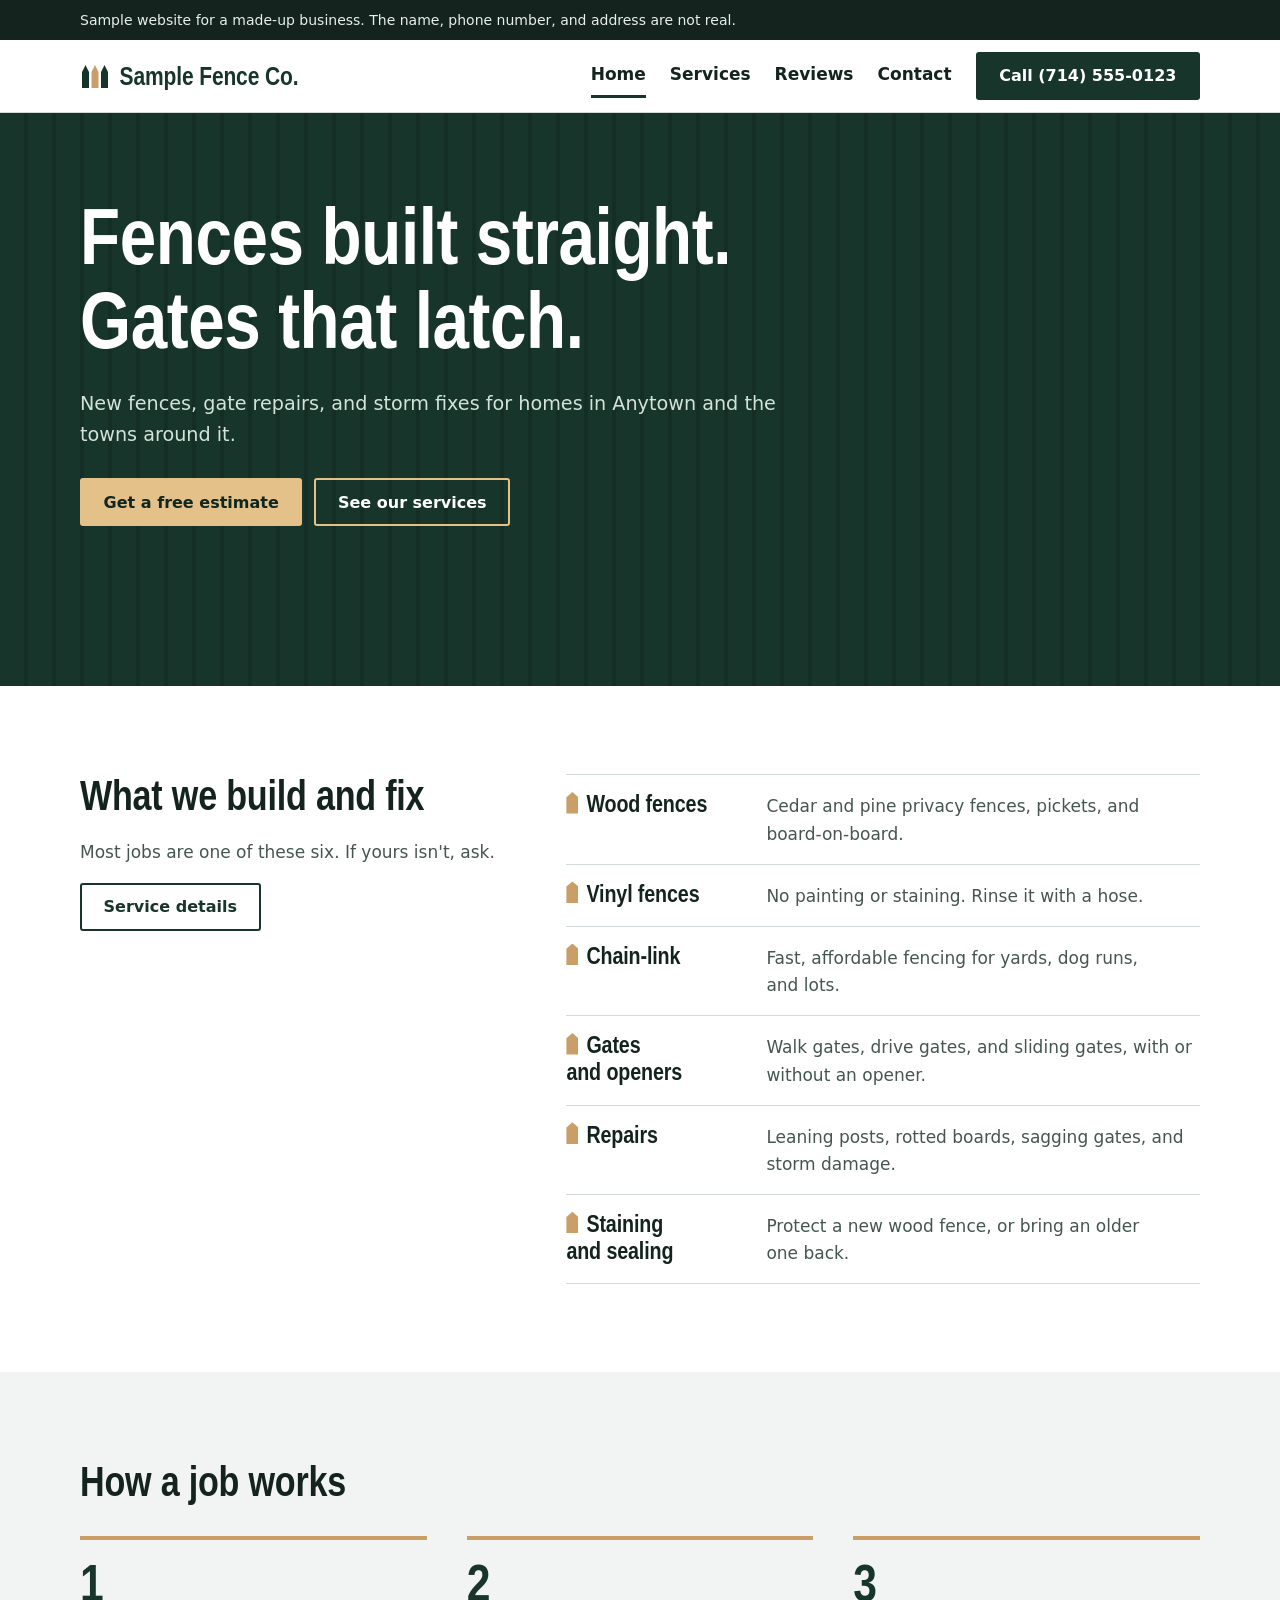
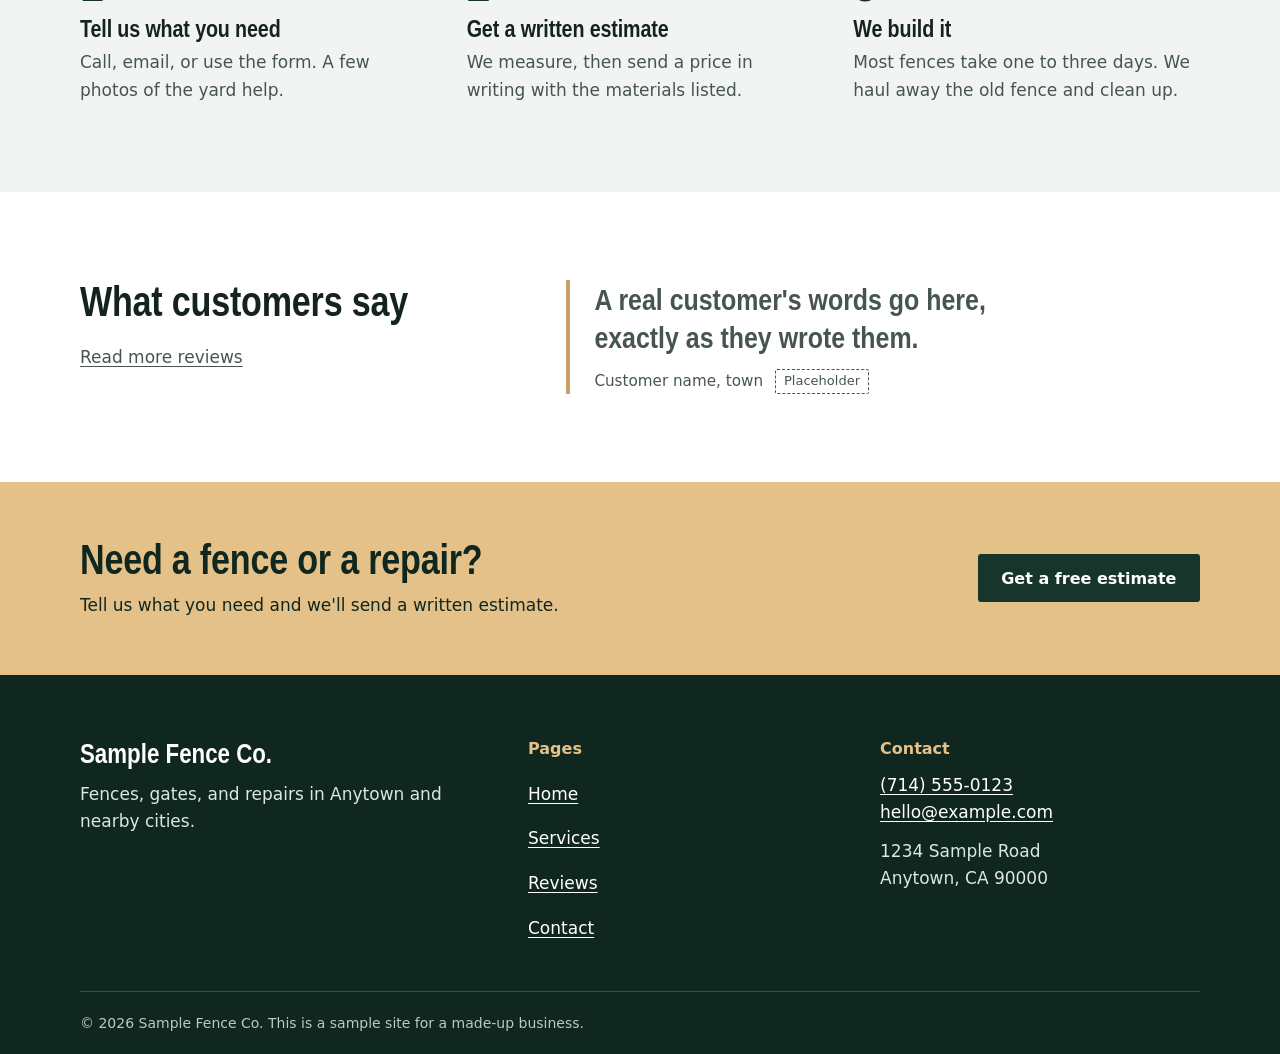
==== index.html @ 28b3c512 "Add files via upload" ====
<!doctype html>
<html lang="en">
<head>
  <meta charset="utf-8">
  <meta name="viewport" content="width=device-width, initial-scale=1">
  <title>Sample Fence Co. | Fences, gates, and repairs in Anytown</title>
  <meta name="description" content="Sample Fence Co. builds and repairs wood, vinyl, and chain-link fences and gates in Anytown. Ask for a free written estimate.">
  <!-- DEMO ONLY: delete the next line before using this site for a real business. -->
  <meta name="robots" content="noindex">
  <meta name="theme-color" content="#17352b">
  <link rel="icon" href="images/favicon.svg" type="image/svg+xml">
  <link rel="stylesheet" href="styles.css">
  <!-- Search engines read this block. Update it with the real business details (see README.md). -->
  <script type="application/ld+json">
  {
    "@context": "https://schema.org",
    "@type": "LocalBusiness",
    "name": "Sample Fence Co.",
    "telephone": "+17145550123",
    "email": "hello@example.com",
    "address": {
      "@type": "PostalAddress",
      "streetAddress": "1234 Sample Road",
      "addressLocality": "Anytown",
      "addressRegion": "CA",
      "postalCode": "90000",
      "addressCountry": "US"
    },
    "openingHours": ["Mo-Fr 07:00-17:00", "Sa 08:00-14:00"]
  }
  </script>
</head>
<body>
<a class="skip" href="#main">Skip to content</a>

<!-- DEMO ONLY: delete this banner before using this site for a real business. -->
<div class="demo-banner">
  <div class="wrap">
    <p>Sample website for a made-up business. The name, phone number, and address are not real.</p>
  </div>
</div>

<header class="site-header">
  <div class="wrap">
    <a class="brand" href="index.html">
      <svg viewBox="0 0 30 30" aria-hidden="true"><path class="m2" d="M2 11 5.5 4 9 11V27H2ZM21 11l3.5-7L28 11v16h-7Z"/><path class="m1" d="M11.5 11 15 4l3.5 7V27h-7Z"/></svg>
      Sample Fence Co.
    </a>
    <nav class="nav" aria-label="Main">
      <a href="index.html" aria-current="page">Home</a>
      <a href="services.html">Services</a>
      <a href="reviews.html">Reviews</a>
      <a href="contact.html">Contact</a>
    </nav>
    <a class="btn btn-primary header-call" href="tel:+17145550123"><span class="call-short">Call</span><span class="call-long">Call (714) 555-0123</span></a>
  </div>
</header>

<main id="main">
  <section class="hero on-dark">
    <div class="wrap">
      <h1><span>Fences built straight.</span> <span>Gates that latch.</span></h1>
      <p>New fences, gate repairs, and storm fixes for homes in Anytown and the towns around it.</p>
      <div class="actions">
        <a class="btn btn-primary" href="contact.html">Get a free estimate</a>
        <a class="btn btn-secondary" href="services.html">See our services</a>
      </div>
    </div>
    <div class="pickets" aria-hidden="true"></div>
  </section>

  <section class="section" aria-labelledby="build-h">
    <div class="wrap split">
      <div class="split-lead">
        <h2 id="build-h">What we build and fix</h2>
        <p>Most jobs are one of these six. If yours isn't, ask.</p>
        <a class="btn btn-secondary" href="services.html">Service details</a>
      </div>
      <ul class="menu">
        <li>
          <h3 class="menu-name">Wood fences</h3>
          <p class="menu-desc">Cedar and pine privacy fences, pickets, and board-on-board.</p>
        </li>
        <li>
          <h3 class="menu-name">Vinyl fences</h3>
          <p class="menu-desc">No painting or staining. Rinse it with a hose.</p>
        </li>
        <li>
          <h3 class="menu-name">Chain-link</h3>
          <p class="menu-desc">Fast, affordable fencing for yards, dog runs, and lots.</p>
        </li>
        <li>
          <h3 class="menu-name">Gates and openers</h3>
          <p class="menu-desc">Walk gates, drive gates, and sliding gates, with or without an opener.</p>
        </li>
        <li>
          <h3 class="menu-name">Repairs</h3>
          <p class="menu-desc">Leaning posts, rotted boards, sagging gates, and storm damage.</p>
        </li>
        <li>
          <h3 class="menu-name">Staining and sealing</h3>
          <p class="menu-desc">Protect a new wood fence, or bring an older one back.</p>
        </li>
      </ul>
    </div>
  </section>

  <section class="section section--wash" aria-labelledby="how-h">
    <div class="wrap">
      <h2 id="how-h">How a job works</h2>
      <ol class="steps">
        <li>
          <h3>Tell us what you need</h3>
          <p>Call, email, or use the form. A few photos of the yard help.</p>
        </li>
        <li>
          <h3>Get a written estimate</h3>
          <p>We measure, then send a price in writing with the materials listed.</p>
        </li>
        <li>
          <h3>We build it</h3>
          <p>Most fences take one to three days. We haul away the old fence and clean up.</p>
        </li>
      </ol>
    </div>
  </section>

  <section class="section" aria-labelledby="say-h">
    <div class="wrap split">
      <div class="split-lead">
        <h2 id="say-h">What customers say</h2>
        <p><a href="reviews.html">Read more reviews</a></p>
      </div>
      <!-- EDIT: replace with a real customer review, posted with their permission. -->
      <figure class="quote is-placeholder">
        <blockquote>
          <p>A real customer's words go here, exactly as they wrote them.</p>
        </blockquote>
        <figcaption><span>Customer name, town</span> <span class="tag">Placeholder</span></figcaption>
      </figure>
    </div>
  </section>

  <section class="cta-band" aria-labelledby="cta-h">
    <div class="wrap">
      <div>
        <h2 id="cta-h">Need a fence or a repair?</h2>
        <p>Tell us what you need and we'll send a written estimate.</p>
      </div>
      <a class="btn btn-primary" href="contact.html">Get a free estimate</a>
    </div>
  </section>
</main>

<footer class="site-footer on-dark">
  <div class="wrap">
    <div class="footer-grid">
      <div>
        <p class="footer-brand">Sample Fence Co.</p>
        <p>Fences, gates, and repairs in Anytown and nearby cities.</p>
      </div>
      <div>
        <p class="footer-h">Pages</p>
        <ul class="footer-links">
          <li><a href="index.html">Home</a></li>
          <li><a href="services.html">Services</a></li>
          <li><a href="reviews.html">Reviews</a></li>
          <li><a href="contact.html">Contact</a></li>
        </ul>
      </div>
      <div>
        <p class="footer-h">Contact</p>
        <p><a href="tel:+17145550123">(714) 555-0123</a><br><a href="mailto:hello@example.com">hello@example.com</a></p>
        <p>1234 Sample Road<br>Anytown, CA 90000</p>
      </div>
    </div>
    <div class="footer-base">
      <p>&copy; <span data-year>2026</span> Sample Fence Co.
      <!-- DEMO ONLY: delete the next sentence before using this site for a real business. -->
      This is a sample site for a made-up business.</p>
    </div>
  </div>
</footer>

<script src="site.js" defer></script>
</body>
</html>
---- styles.css ----
/* ==========================================================================
   Small-business site template: one stylesheet for all four pages.
   To change the look, edit the colors and fonts in the :root block below.
   Other palettes to try are at the bottom of this file.
   ========================================================================== */

:root {
  /* Colors */
  --brand-900: #0f271e;   /* footer, banner text on tan */
  --brand-800: #17352b;   /* header band, buttons */
  --brand-700: #21493a;   /* button hover */
  --accent-300: #e5c18a;  /* buttons on dark, call-to-action band */
  --accent-500: #c99f67;  /* rules, markers */
  --ink: #14231d;         /* main text */
  --ink-soft: #46564f;    /* secondary text */
  --paper: #ffffff;
  --wash: #f1f4f2;        /* light panels */
  --rule: #d3dbd6;        /* thin lines */
  --field-border: #6b7b74;

  /* Type: nothing is downloaded. Headings use a condensed sans that is already
     on the visitor's device, and body text uses the device's own system font. */
  --display: "Bahnschrift", "Avenir Next Condensed", "DIN Condensed", "Franklin Gothic Medium",
    sans-serif-condensed, "Arial Narrow", "Liberation Sans Narrow", sans-serif;
  --body: system-ui, "Segoe UI", -apple-system, "Helvetica Neue", Arial, sans-serif;

  --gutter: clamp(16px, 4vw, 32px);
  --measure: 62ch;
}

/* ---------- Base ---------- */
*, *::before, *::after { box-sizing: border-box; }
html { -webkit-text-size-adjust: 100%; }
@media (prefers-reduced-motion: no-preference) {
  html { scroll-behavior: smooth; }
}
body {
  margin: 0;
  font: 1.0625rem/1.6 var(--body);
  color: var(--ink);
  background: var(--paper);
}
img, svg { display: block; max-width: 100%; }
img { height: auto; }
a { color: inherit; text-underline-offset: 0.18em; }
p { margin: 0 0 1em; max-width: var(--measure); text-wrap: pretty; }
ul, ol { margin: 0; padding: 0; list-style: none; }

h1, h2, h3, .brand, .menu-name, .row-name, .steps li::before {
  font-family: var(--display);
  font-weight: 700;
  font-variation-settings: "wdth" 80;
  letter-spacing: -0.005em;
}
h1, h2, h3 { margin: 0 0 0.5em; line-height: 1.05; text-wrap: balance; }
h1 { font-size: clamp(2.6rem, 7.2vw, 5rem); }
h2 { font-size: clamp(1.9rem, 4vw, 2.6rem); }
h3 { font-size: 1.5rem; }

:focus-visible { outline: 3px solid var(--brand-800); outline-offset: 3px; }
.on-dark :focus-visible { outline-color: var(--accent-300); }

.wrap { width: min(1120px, 100% - 2 * var(--gutter)); margin-inline: auto; }

.nowrap { white-space: nowrap; }
.visually-hidden {
  position: absolute;
  width: 1px; height: 1px;
  margin: -1px; padding: 0;
  overflow: hidden;
  clip-path: inset(50%);
  white-space: nowrap;
  border: 0;
}
.skip {
  position: absolute; left: -999px; top: 0; z-index: 100;
  background: var(--paper); color: var(--ink); padding: 0.75rem 1rem;
}
.skip:focus { left: 8px; top: 8px; }

/* ---------- Demo banner (delete on a real client site) ---------- */
.demo-banner { background: var(--ink); color: #e9efec; font-size: 0.875rem; padding: 0.55rem 0; }
.demo-banner p { margin: 0; max-width: none; }

/* ---------- Header ---------- */
.site-header { background: var(--paper); border-bottom: 1px solid var(--rule); }
.site-header .wrap {
  display: flex; flex-wrap: wrap; align-items: center;
  gap: 0.25rem 0.75rem; padding-block: 0.75rem;
}
.brand {
  display: flex; align-items: center; gap: 0.6rem; min-height: 44px;
  font-size: clamp(1.35rem, 5.6vw, 1.6rem); line-height: 1; color: var(--brand-800); text-decoration: none;
}
.brand svg { width: 30px; height: 30px; flex: none; }
.brand .m1 { fill: var(--accent-500); }
.brand .m2 { fill: var(--brand-800); }

.nav { display: flex; flex-wrap: wrap; column-gap: 1.25rem; order: 3; flex-basis: 100%; }
.nav a {
  display: inline-flex; align-items: center; min-height: 44px;
  font-weight: 600; text-decoration: none;
  border-bottom: 3px solid transparent;
}
.nav a:hover { border-bottom-color: var(--rule); }
.nav a[aria-current="page"] { border-bottom-color: var(--brand-800); }

.header-call { margin-left: auto; }
.btn.header-call { padding-inline: 1rem; }
.call-long { display: none; }
@media (min-width: 760px) {
  .site-header .wrap { column-gap: 1.5rem; }
  .nav { order: 0; flex-basis: auto; margin-left: auto; column-gap: 1.5rem; }
  .header-call { margin-left: 0; }
}
/* The full phone number only fits in the button on wider screens. */
@media (min-width: 1000px) {
  .btn.header-call { padding-inline: 1.35rem; }
  .call-long { display: inline; }
  .call-short { display: none; }
}

/* ---------- Buttons ---------- */
.btn {
  display: inline-flex; align-items: center; justify-content: center;
  min-height: 48px; padding: 0.6rem 1.35rem;
  font: 700 1rem/1.2 var(--body);
  text-align: center; text-decoration: none;
  border: 2px solid transparent; border-radius: 3px; cursor: pointer;
}
@media (prefers-reduced-motion: no-preference) {
  .btn { transition: background-color 0.15s; }
}
.btn-primary { background: var(--brand-800); color: #fff; }
.btn-primary:hover { background: var(--brand-700); }
.btn-secondary { background: transparent; border-color: var(--brand-800); color: var(--brand-800); }
.btn-secondary:hover { background: color-mix(in srgb, var(--brand-800) 8%, transparent); }
.on-dark .btn-primary { background: var(--accent-300); color: var(--brand-900); }
.on-dark .btn-primary:hover { background: #f0d3a4; }
.on-dark .btn-secondary { border-color: var(--accent-300); color: #fff; }
.on-dark .btn-secondary:hover { background: rgba(255, 255, 255, 0.09); }
.actions { display: flex; flex-wrap: wrap; gap: 0.75rem; }
@media (max-width: 559px) {
  .actions .btn { flex: 1 1 100%; }
}

/* ---------- Hero: a green fence wall with a row of natural-wood pickets ---------- */
.hero {
  --band: 84px;
  position: relative;
  color: #f3f7f4;
  background-color: var(--brand-800);
  /* faint board gaps every 28px, lined up with the pickets below */
  background-image: repeating-linear-gradient(90deg, transparent 0 24px, rgba(0, 0, 0, 0.14) 24px 28px);
}
.hero .wrap {
  padding-block: clamp(2.75rem, 7vw, 5rem) calc(var(--band) + clamp(1.5rem, 4vw, 2.5rem));
}
.hero h1 { margin-bottom: 0.35em; color: #fff; }
.hero h1 span { display: block; }   /* each sentence of the headline sits on its own line */
.hero p { font-size: 1.2rem; color: #d3e3da; margin-bottom: 1.75rem; }
.pickets {
  position: absolute; left: 0; right: 0; bottom: 0;
  height: var(--band);
  background: url("images/pickets.svg") repeat-x left top / 112px 120px;
}
@media (min-width: 760px) {
  .hero { --band: 120px; }
}
/* Smaller header band used on the inner pages. Keep this after the rules above. */
.hero--compact { --band: 56px; }
.hero--compact .wrap { padding-block: clamp(2rem, 5vw, 3.25rem) calc(var(--band) + 1.25rem); }
.hero--compact h1 { max-width: none; margin-bottom: 0.25em; font-size: clamp(2.3rem, 5.5vw, 3.5rem); }
.hero--compact p { margin-bottom: 0; }

/* ---------- Sections ---------- */
.section { padding-block: clamp(3rem, 7vw, 5.5rem); }
.section--wash { background: var(--wash); }
.split { display: grid; gap: 2rem 4rem; }
@media (min-width: 860px) {
  .split { grid-template-columns: minmax(0, 1fr) minmax(0, 1.5fr); align-items: start; }
}
.split-lead p { color: var(--ink-soft); }

/* Service list on the home page */
.menu li {
  display: grid; gap: 0.15rem 1.5rem;
  padding: 1rem 0; border-top: 1px solid var(--rule);
}
.menu li:last-child { border-bottom: 1px solid var(--rule); }
@media (min-width: 560px) {
  .menu li { grid-template-columns: 11rem minmax(0, 1fr); align-items: baseline; }
}
.menu-name { margin: 0; font-size: 1.5rem; line-height: 1.1; }
.menu-desc { margin: 0; color: var(--ink-soft); }
/* the small picket that marks each service */
.menu-name::before, .row-name::before {
  content: ""; display: inline-block;
  width: 0.5em; height: 0.9em; margin-right: 0.5rem;
  background: var(--accent-500);
  clip-path: polygon(50% 0, 100% 24%, 100% 100%, 0 100%, 0 24%);
  vertical-align: -0.05em;
}

/* "How a job works": a real sequence, so it gets numbers */
.steps { display: grid; gap: 2rem; margin-top: 2rem; counter-reset: step; }
@media (min-width: 760px) {
  .steps { grid-template-columns: repeat(3, minmax(0, 1fr)); gap: 2.5rem; }
}
.steps li { counter-increment: step; padding-top: 1rem; border-top: 4px solid var(--accent-500); }
.steps li::before {
  content: counter(step); display: block;
  margin-bottom: 0.5rem; font-size: 3.25rem; line-height: 1; color: var(--brand-800);
}
.steps h3 { margin-bottom: 0.5rem; }
.steps p { margin: 0; color: var(--ink-soft); }

/* Customer review layout (placeholders in this demo) */
.quote { margin: 0; padding-left: 1.5rem; border-left: 4px solid var(--accent-500); }
.quote blockquote { margin: 0; }
.quote blockquote p {
  margin: 0; max-width: 34ch;
  font-family: var(--display); font-variation-settings: "wdth" 85; font-weight: 600;
  font-size: clamp(1.4rem, 3vw, 1.9rem); line-height: 1.25;
}
.quote.is-placeholder blockquote p { color: var(--ink-soft); }
.quote figcaption {
  display: flex; flex-wrap: wrap; align-items: center; gap: 0.5rem 0.75rem;
  margin-top: 0.85rem; color: var(--ink-soft); font-size: 0.95rem;
}
.tag { padding: 0.05rem 0.5rem; font-size: 0.8125rem; border: 1px dashed var(--ink-soft); border-radius: 2px; }
.notice {
  max-width: var(--measure); margin: 0 0 2.5rem; padding: 1rem 1.25rem;
  background: var(--wash); border-left: 4px solid var(--accent-500);
}
.notice p { margin: 0; }
.quotes { display: grid; gap: 2.5rem 3rem; }
@media (min-width: 760px) {
  .quotes { grid-template-columns: repeat(2, minmax(0, 1fr)); }
}
.reviews-action { margin-top: 3rem; }

/* Call-to-action band */
.cta-band { background: var(--accent-300); color: var(--brand-900); padding-block: clamp(2.25rem, 5vw, 3.5rem); }
.cta-band .wrap {
  display: flex; flex-wrap: wrap; align-items: center; justify-content: space-between;
  gap: 1.25rem 2rem;
}
.cta-band h2 { margin: 0 0 0.25em; }
.cta-band p { margin: 0; }

/* ---------- Services page ---------- */
.rows li { display: grid; gap: 0.5rem 2rem; padding: 1.75rem 0; border-top: 1px solid var(--rule); }
.rows li:last-child { border-bottom: 1px solid var(--rule); }
@media (min-width: 860px) {
  .rows li { grid-template-columns: 15rem minmax(0, 1fr) 15rem; align-items: baseline; }
}
.row-name { margin: 0; font-size: 1.9rem; line-height: 1.05; }
.row-desc, .row-fit { margin: 0; }
.row-label { display: block; font-size: 0.875rem; color: var(--ink-soft); }

/* ---------- Contact page ---------- */
.contact-grid { display: grid; gap: 3rem; }
@media (min-width: 860px) {
  .contact-grid { grid-template-columns: minmax(0, 1fr) minmax(0, 1.2fr); gap: 4rem; align-items: start; }
}
.contact-list { margin-bottom: 2rem; }
.contact-list li { padding: 0.9rem 0; border-top: 1px solid var(--rule); }
.contact-list li:last-child { border-bottom: 1px solid var(--rule); }
.contact-label { display: block; font-size: 0.875rem; color: var(--ink-soft); }
.contact-value { margin: 0; font-size: 1.25rem; font-weight: 600; }
.hours { width: 100%; max-width: 26rem; border-collapse: collapse; }
.hours th, .hours td { padding: 0.45rem 0; text-align: left; font-weight: 400; border-top: 1px solid var(--rule); }
.hours th { padding-right: 1.5rem; font-weight: 600; white-space: nowrap; }
.hours tr:last-child th, .hours tr:last-child td { border-bottom: 1px solid var(--rule); }

.form {
  display: grid; gap: 1.1rem;
  padding: clamp(1.25rem, 3vw, 2rem);
  background: var(--wash); border: 1px solid var(--rule);
}
.form h2 { margin: 0; }
.field label { display: block; margin-bottom: 0.3rem; font-weight: 600; }
.field .optional { font-weight: 400; color: var(--ink-soft); }
.field input, .field select, .field textarea {
  width: 100%; min-height: 48px; padding: 0.65rem 0.8rem;
  font: inherit; color: var(--ink); background: #fff;
  border: 1.5px solid var(--field-border); border-radius: 3px;
}
.field textarea { min-height: 8rem; resize: vertical; }
.field ::placeholder { color: #66756e; opacity: 1; }
.form .btn { width: 100%; }
@media (min-width: 560px) {
  .form .btn { width: auto; justify-self: start; }
}
.form-status { margin: 0; padding: 0.75rem 1rem; background: #fff; border-left: 4px solid var(--brand-800); }
/* While empty, hide it visually but keep it in the page so screen readers announce the message when it appears. */
.form-status:empty {
  position: absolute; width: 1px; height: 1px; padding: 0; border: 0;
  overflow: hidden; clip-path: inset(50%);
}

.map {
  display: grid; place-items: center; text-align: center;
  min-height: clamp(220px, 38vw, 340px); padding: 1rem;
  color: var(--ink-soft); border: 1px solid var(--rule);
  background: repeating-linear-gradient(135deg, #fff 0 14px, #eaefec 14px 28px);
}
.map p { margin: 0; }
.map-embed { display: block; width: 100%; height: clamp(260px, 40vw, 380px); border: 0; }

/* Photo grid. README.md has a "Recent work" example that uses it. */
.gallery { display: grid; gap: 1rem; margin-top: 1.5rem; grid-template-columns: repeat(auto-fill, minmax(min(100%, 18rem), 1fr)); }
.gallery img { width: 100%; aspect-ratio: 4 / 3; object-fit: cover; background: var(--wash); }

/* ---------- Footer ---------- */
.site-footer { padding-top: clamp(2.5rem, 6vw, 4rem); background: var(--brand-900); color: #dbe7e0; }
.site-footer a { color: #fff; }
.site-footer p { margin: 0 0 0.75rem; }
.footer-grid { display: grid; gap: 2rem; }
@media (min-width: 760px) {
  .footer-grid { grid-template-columns: 1.3fr 1fr 1fr; }
}
.footer-brand {
  margin: 0 0 0.25rem; color: #fff;
  font: 700 1.7rem/1.1 var(--display); font-variation-settings: "wdth" 80;
}
.footer-h { margin: 0 0 0.5rem; font: 700 1rem/1.3 var(--body); color: var(--accent-300); }
.footer-links a { display: inline-block; padding-block: 0.55rem; }
.footer-base {
  margin-top: 2.5rem; padding-block: 1.25rem;
  border-top: 1px solid rgba(255, 255, 255, 0.18);
  font-size: 0.875rem; color: #b9cbc1;
}
.footer-base p { margin: 0; max-width: none; }

/* ==========================================================================
   Other palettes. Copy the five values you want over the matching lines in :root at the top.
   All four were checked for readable text contrast.
   Fence and wood trades (this file):
     --brand-900 #0f271e  --brand-800 #17352b  --brand-700 #21493a  --accent-300 #e5c18a  --accent-500 #c99f67
   Navy and gold, for printing, signs, or professional services:
     --brand-900 #101a2e  --brand-800 #182642  --brand-700 #223559  --accent-300 #f0cf7a  --accent-500 #d6a93f
   Charcoal and orange, for auto repair and other trades:
     --brand-900 #14181c  --brand-800 #1f262c  --brand-700 #2b353d  --accent-300 #f2b45a  --accent-500 #dd8f2b
   Teal and sand, for cleaning and home services:
     --brand-900 #0c2a2c  --brand-800 #123b3e  --brand-700 #1a5155  --accent-300 #efd9a7  --accent-500 #d3b36c
   ========================================================================== */

/* ==========================================================================
   Not a fence business? The wooden picket strip along the top of each page is
   fence-specific. To remove it, delete the line that says START and the line
   that says END below. The two rules between them then switch on.
   ========================================================================== */

/* START (delete this whole line)
.pickets { display: none; }
.hero, .hero--compact { --band: 0px; background-image: none; }
END (delete this whole line) */
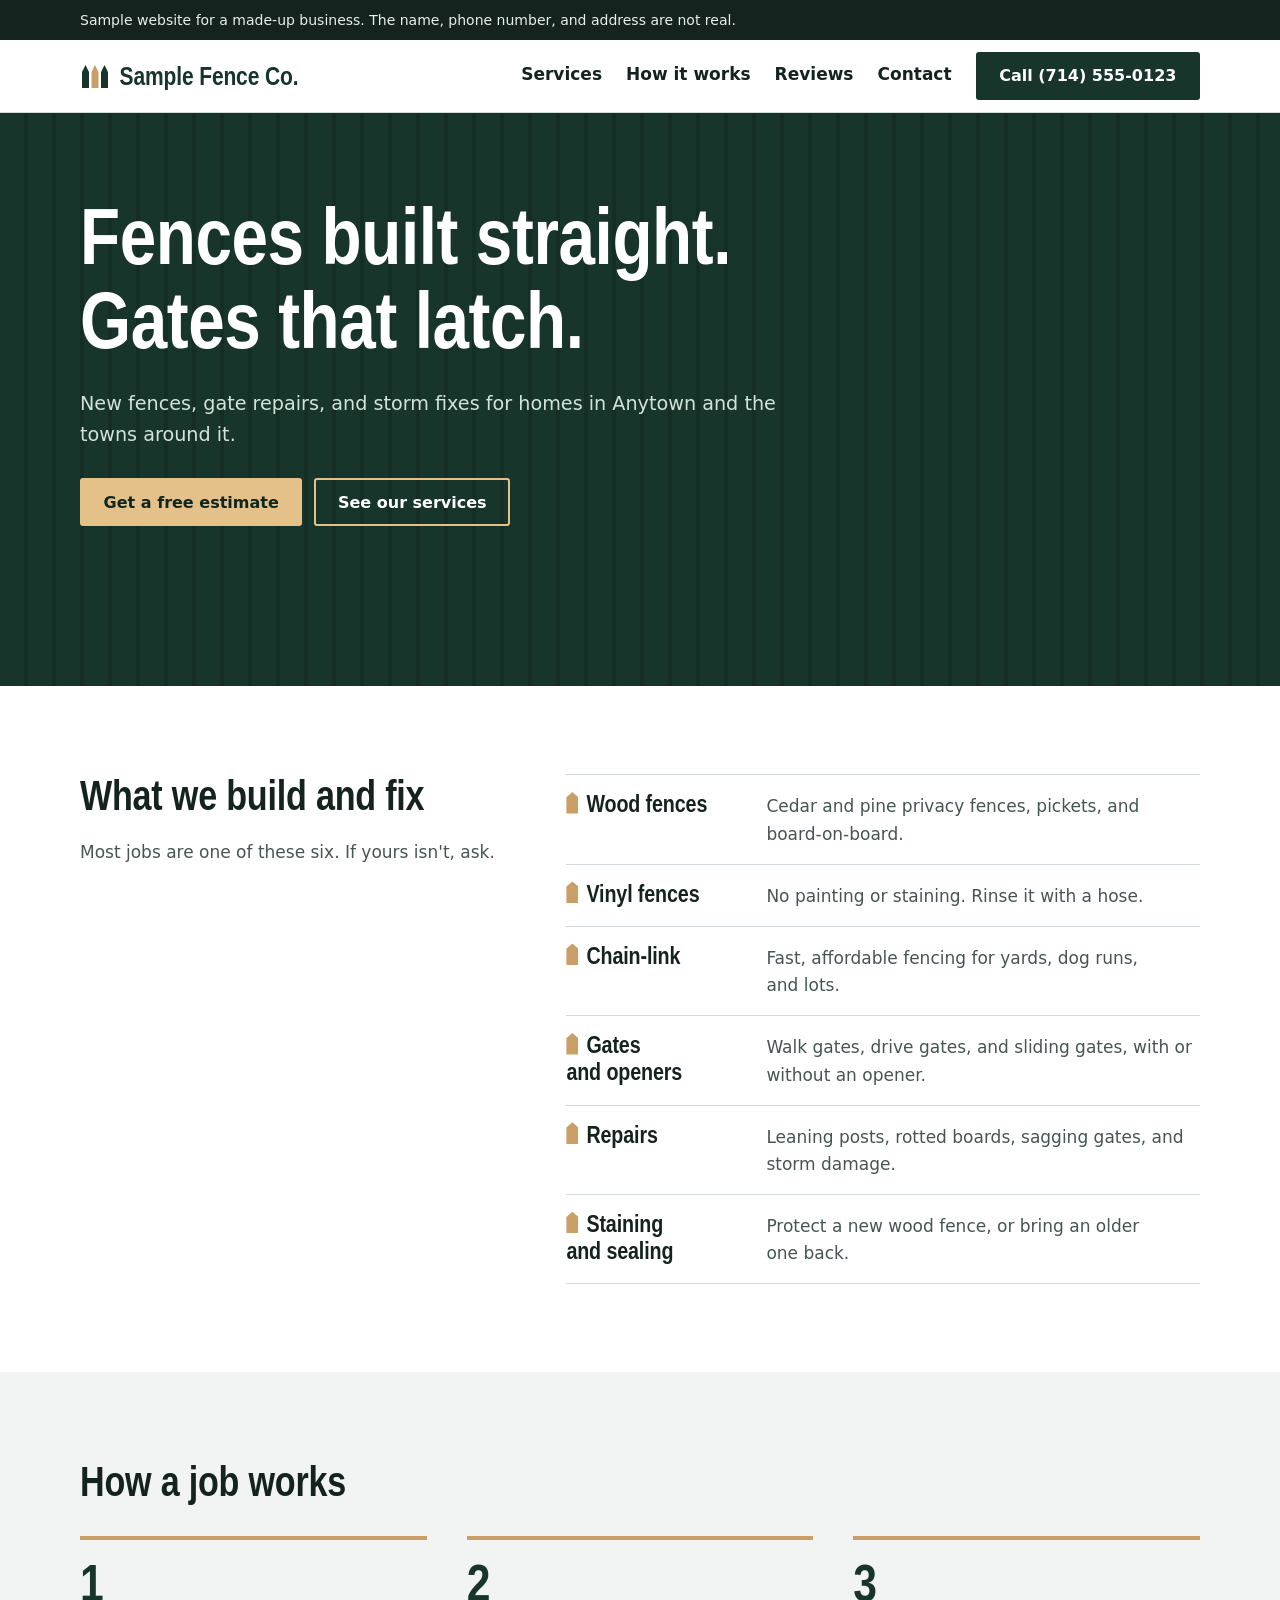
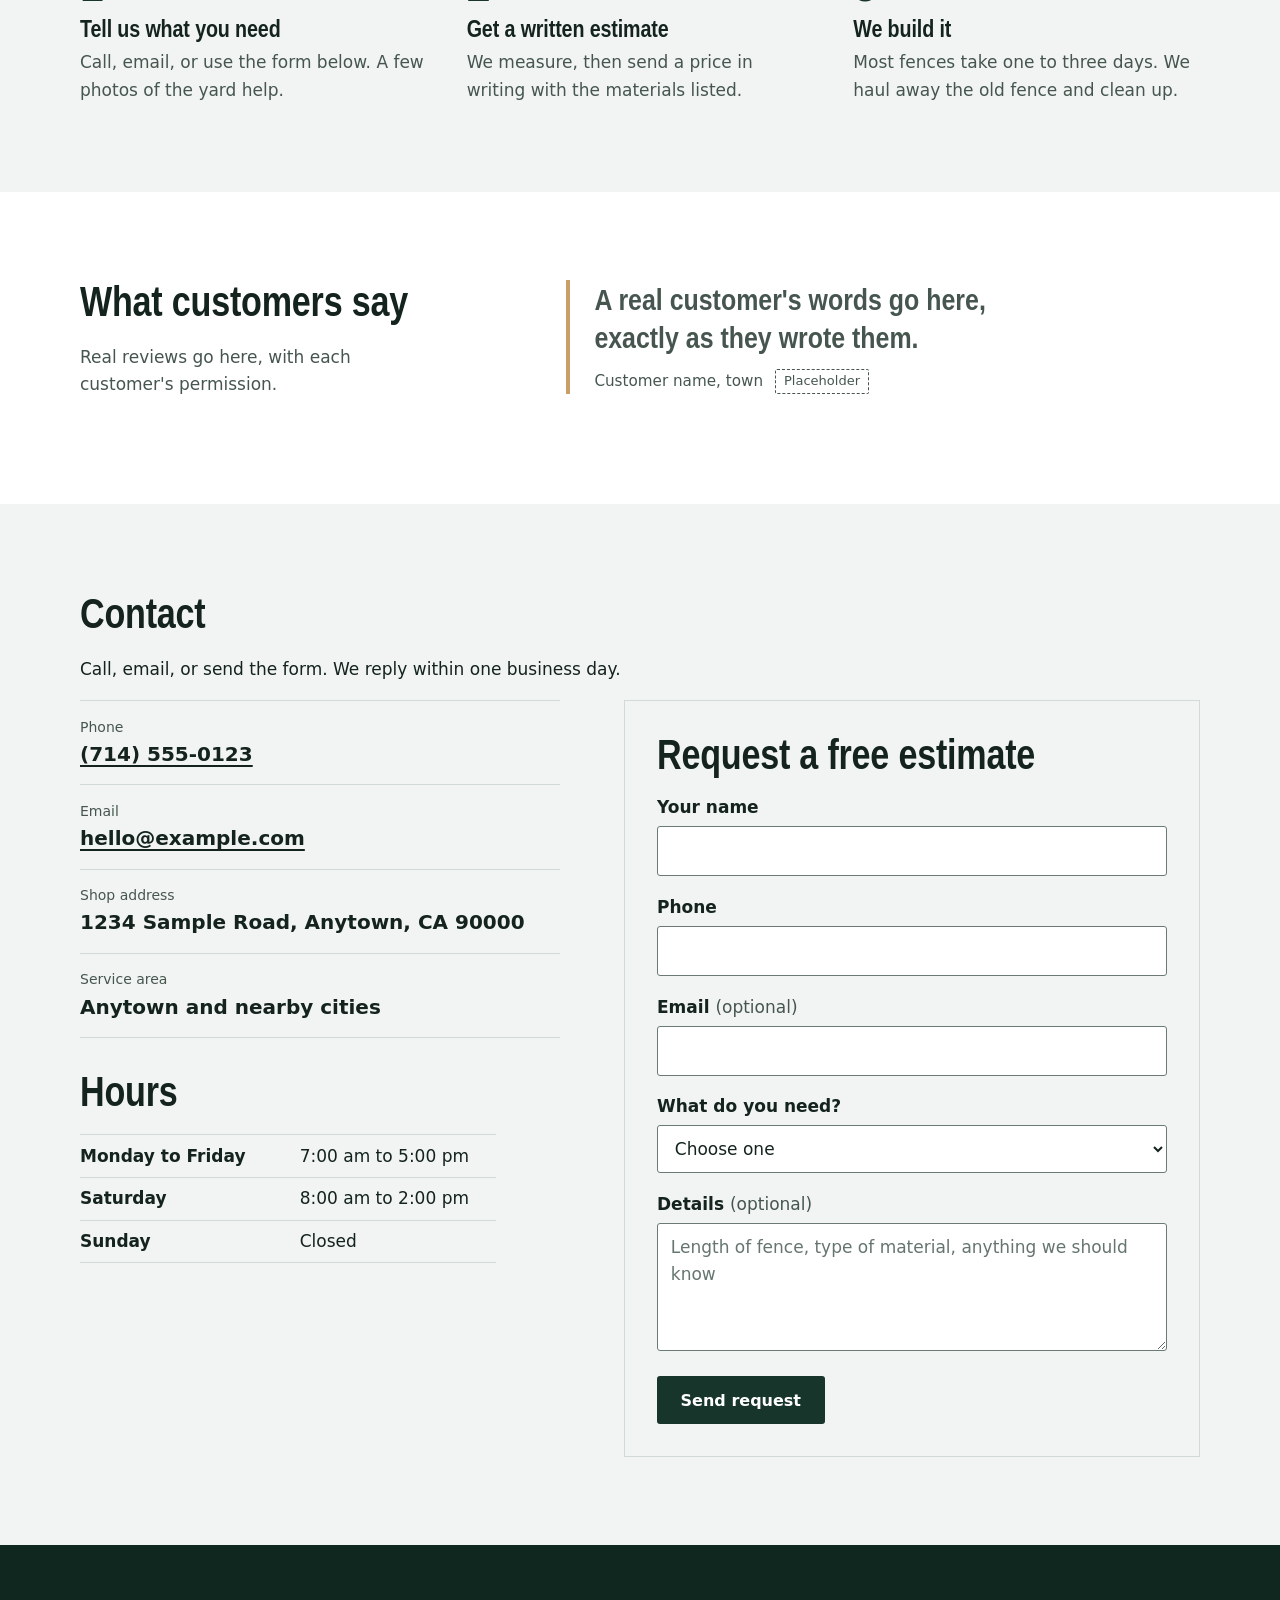
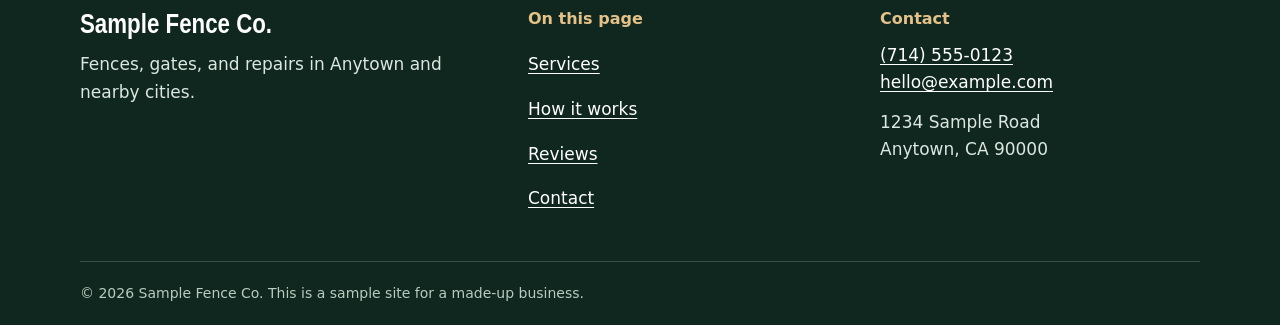
==== commit 6bca56ac: "Add files via upload" ====
--- a/index.html
+++ b/index.html
@@ -30,7 +30,7 @@
   }
   </script>
 </head>
-<body>
+<body id="top">
 <a class="skip" href="#main">Skip to content</a>
 
 <!-- DEMO ONLY: delete this banner before using this site for a real business. -->
@@ -42,15 +42,15 @@
 
 <header class="site-header">
   <div class="wrap">
-    <a class="brand" href="index.html">
+    <a class="brand" href="#top">
       <svg viewBox="0 0 30 30" aria-hidden="true"><path class="m2" d="M2 11 5.5 4 9 11V27H2ZM21 11l3.5-7L28 11v16h-7Z"/><path class="m1" d="M11.5 11 15 4l3.5 7V27h-7Z"/></svg>
       Sample Fence Co.
     </a>
     <nav class="nav" aria-label="Main">
-      <a href="index.html" aria-current="page">Home</a>
-      <a href="services.html">Services</a>
-      <a href="reviews.html">Reviews</a>
-      <a href="contact.html">Contact</a>
+      <a href="#services">Services</a>
+      <a href="#how">How it works</a>
+      <a href="#reviews">Reviews</a>
+      <a href="#contact">Contact</a>
     </nav>
     <a class="btn btn-primary header-call" href="tel:+17145550123"><span class="call-short">Call</span><span class="call-long">Call (714) 555-0123</span></a>
   </div>
@@ -62,19 +62,18 @@
       <h1><span>Fences built straight.</span> <span>Gates that latch.</span></h1>
       <p>New fences, gate repairs, and storm fixes for homes in Anytown and the towns around it.</p>
       <div class="actions">
-        <a class="btn btn-primary" href="contact.html">Get a free estimate</a>
-        <a class="btn btn-secondary" href="services.html">See our services</a>
+        <a class="btn btn-primary" href="#contact">Get a free estimate</a>
+        <a class="btn btn-secondary" href="#services">See our services</a>
       </div>
     </div>
     <div class="pickets" aria-hidden="true"></div>
   </section>
 
-  <section class="section" aria-labelledby="build-h">
+  <section class="section" id="services" aria-labelledby="build-h">
     <div class="wrap split">
       <div class="split-lead">
         <h2 id="build-h">What we build and fix</h2>
         <p>Most jobs are one of these six. If yours isn't, ask.</p>
-        <a class="btn btn-secondary" href="services.html">Service details</a>
       </div>
       <ul class="menu">
         <li>
@@ -105,13 +104,13 @@
     </div>
   </section>
 
-  <section class="section section--wash" aria-labelledby="how-h">
+  <section class="section section--wash" id="how" aria-labelledby="how-h">
     <div class="wrap">
       <h2 id="how-h">How a job works</h2>
       <ol class="steps">
         <li>
           <h3>Tell us what you need</h3>
-          <p>Call, email, or use the form. A few photos of the yard help.</p>
+          <p>Call, email, or use the form below. A few photos of the yard help.</p>
         </li>
         <li>
           <h3>Get a written estimate</h3>
@@ -125,11 +124,11 @@
     </div>
   </section>
 
-  <section class="section" aria-labelledby="say-h">
+  <section class="section" id="reviews" aria-labelledby="say-h">
     <div class="wrap split">
       <div class="split-lead">
         <h2 id="say-h">What customers say</h2>
-        <p><a href="reviews.html">Read more reviews</a></p>
+        <p>Real reviews go here, with each customer's permission.</p>
       </div>
       <!-- EDIT: replace with a real customer review, posted with their permission. -->
       <figure class="quote is-placeholder">
@@ -141,16 +140,65 @@
     </div>
   </section>
 
-  <section class="cta-band" aria-labelledby="cta-h">
-    <div class="wrap">
-      <div>
-        <h2 id="cta-h">Need a fence or a repair?</h2>
-        <p>Tell us what you need and we'll send a written estimate.</p>
-      </div>
-      <a class="btn btn-primary" href="contact.html">Get a free estimate</a>
-    </div>
-  </section>
+  <section class="section section--wash" id="contact" aria-labelledby="contact-h">
+    <div class="wrap"><h2 id="contact-h">Contact</h2><p>Call, email, or send the form. We reply within one business day.</p></div>
+    <div class="wrap contact-grid">
+      <div>
+        <ul class="contact-list">
+          <li><span class="contact-label">Phone</span><p class="contact-value"><a href="tel:+17145550123">(714) 555-0123</a></p></li>
+          <li><span class="contact-label">Email</span><p class="contact-value"><a href="mailto:hello@example.com">hello@example.com</a></p></li>
+          <li><span class="contact-label">Shop address</span><p class="contact-value">1234 Sample Road, Anytown, CA 90000</p></li>
+          <li><span class="contact-label">Service area</span><p class="contact-value">Anytown and nearby cities</p></li>
+        </ul>
+        <h2 id="hours-h">Hours</h2>
+        <table class="hours" aria-labelledby="hours-h">
+          <tbody>
+            <tr><th scope="row">Monday to Friday</th><td>7:00 am to 5:00 pm</td></tr>
+            <tr><th scope="row">Saturday</th><td>8:00 am to 2:00 pm</td></tr>
+            <tr><th scope="row">Sunday</th><td>Closed</td></tr>
+          </tbody>
+        </table>
+      </div>
+
+      <!-- EDIT: to receive real requests, follow the "Contact form" steps in README.md. -->
+      <form class="form" action="#" method="get" data-demo-form>
+        <h2>Request a free estimate</h2>
+        <div class="field">
+          <label for="f-name">Your name</label>
+          <input id="f-name" name="name" type="text" autocomplete="name" required>
+        </div>
+        <div class="field">
+          <label for="f-phone">Phone</label>
+          <input id="f-phone" name="phone" type="tel" autocomplete="tel" required>
+        </div>
+        <div class="field">
+          <label for="f-email">Email <span class="optional">(optional)</span></label>
+          <input id="f-email" name="email" type="email" autocomplete="email">
+        </div>
+        <div class="field">
+          <label for="f-need">What do you need?</label>
+          <select id="f-need" name="need" required>
+            <option value="">Choose one</option>
+            <option>New fence</option>
+            <option>Gate or opener</option>
+            <option>Repair</option>
+            <option>Staining or sealing</option>
+            <option>Not sure yet</option>
+          </select>
+        </div>
+        <div class="field">
+          <label for="f-details">Details <span class="optional">(optional)</span></label>
+          <textarea id="f-details" name="details" placeholder="Length of fence, type of material, anything we should know"></textarea>
+        </div>
+        <div hidden><label>Leave this empty <input type="text" name="_gotcha" tabindex="-1" autocomplete="off"></label></div>
+        <button class="btn btn-primary" type="submit">Send request</button>
+        <p class="form-status" role="status"></p>
+      </form>
+    </div>
+  </section>
+
 </main>
+
 
 <footer class="site-footer on-dark">
   <div class="wrap">
@@ -160,12 +208,12 @@
         <p>Fences, gates, and repairs in Anytown and nearby cities.</p>
       </div>
       <div>
-        <p class="footer-h">Pages</p>
+        <p class="footer-h">On this page</p>
         <ul class="footer-links">
-          <li><a href="index.html">Home</a></li>
-          <li><a href="services.html">Services</a></li>
-          <li><a href="reviews.html">Reviews</a></li>
-          <li><a href="contact.html">Contact</a></li>
+          <li><a href="#services">Services</a></li>
+          <li><a href="#how">How it works</a></li>
+          <li><a href="#reviews">Reviews</a></li>
+          <li><a href="#contact">Contact</a></li>
         </ul>
       </div>
       <div>
--- a/styles.css
+++ b/styles.css
@@ -357,3 +357,8 @@
 .pickets { display: none; }
 .hero, .hero--compact { --band: 0px; background-image: none; }
 END (delete this whole line) */
+
+/* One-page version: smooth jump to sections, and leave room for the sticky header */
+html { scroll-behavior: smooth; }
+@media (prefers-reduced-motion: reduce) { html { scroll-behavior: auto; } }
+[id] { scroll-margin-top: 5.5rem; }
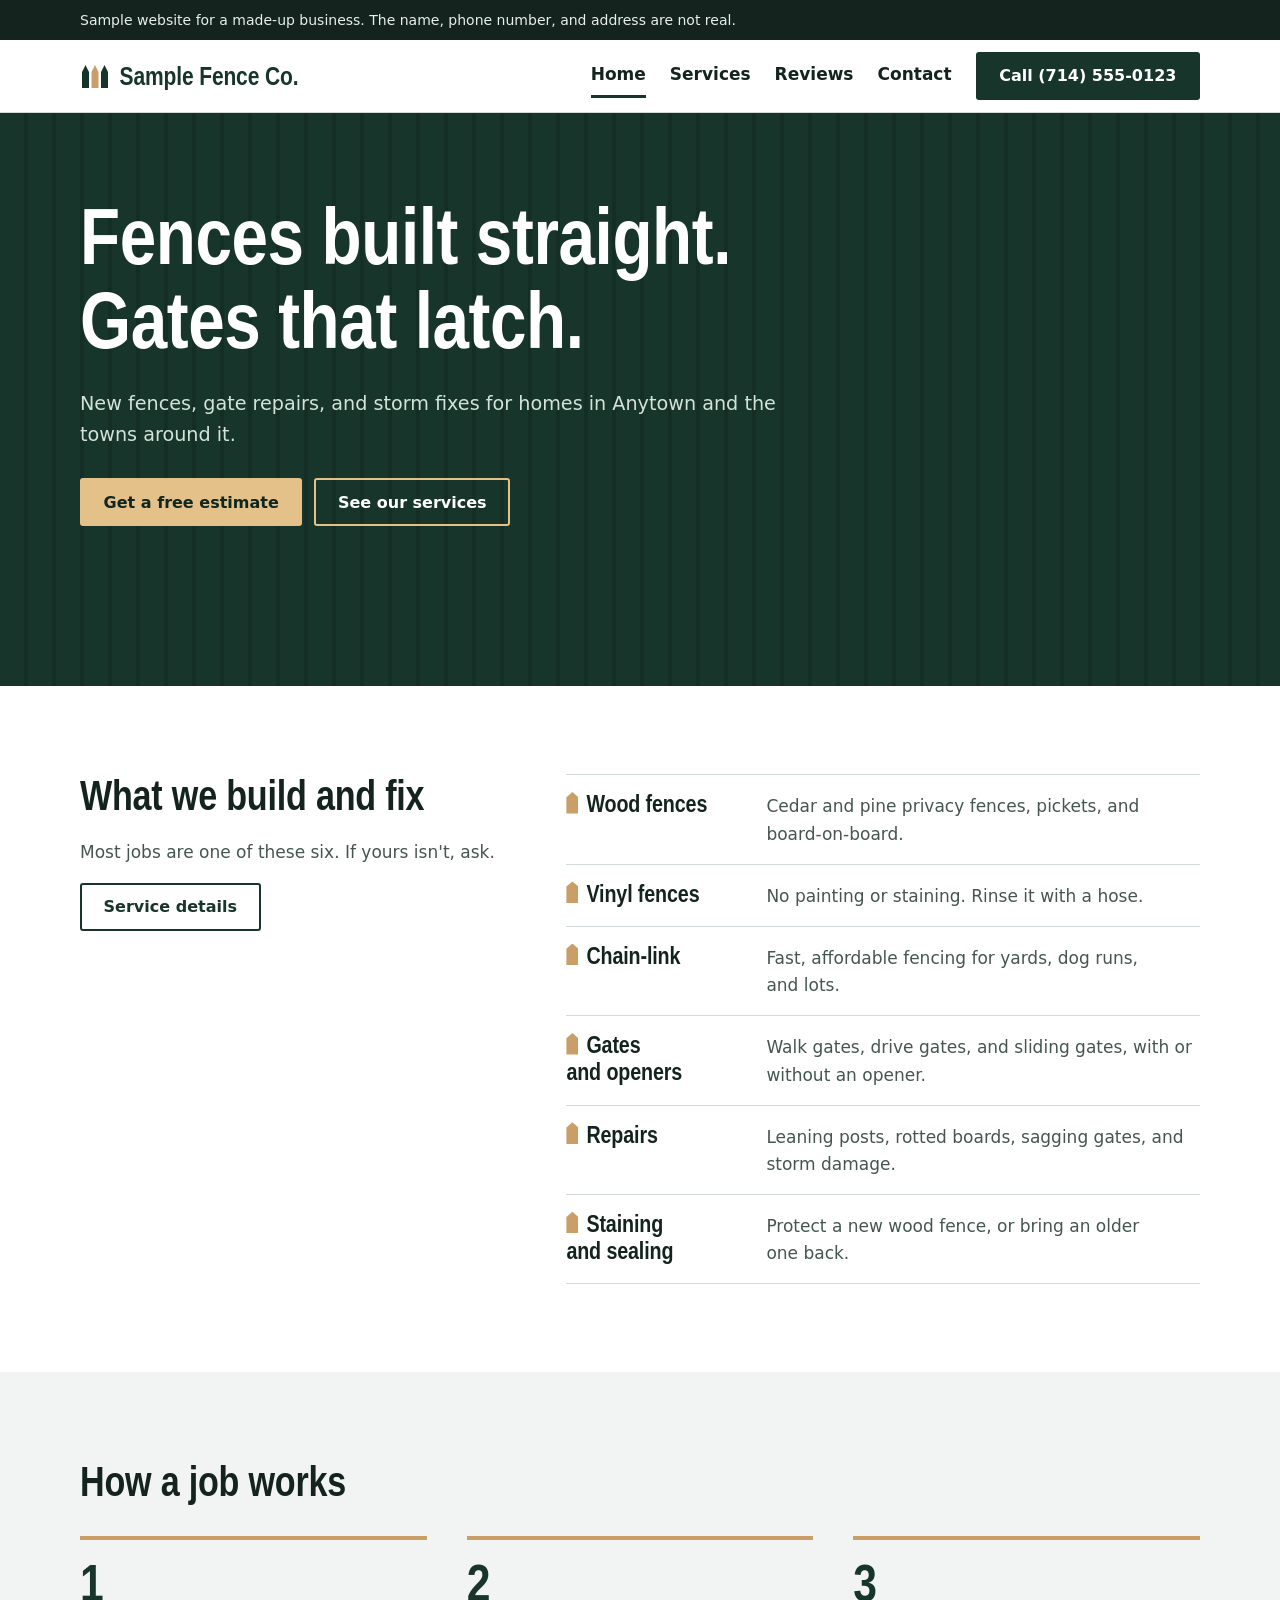
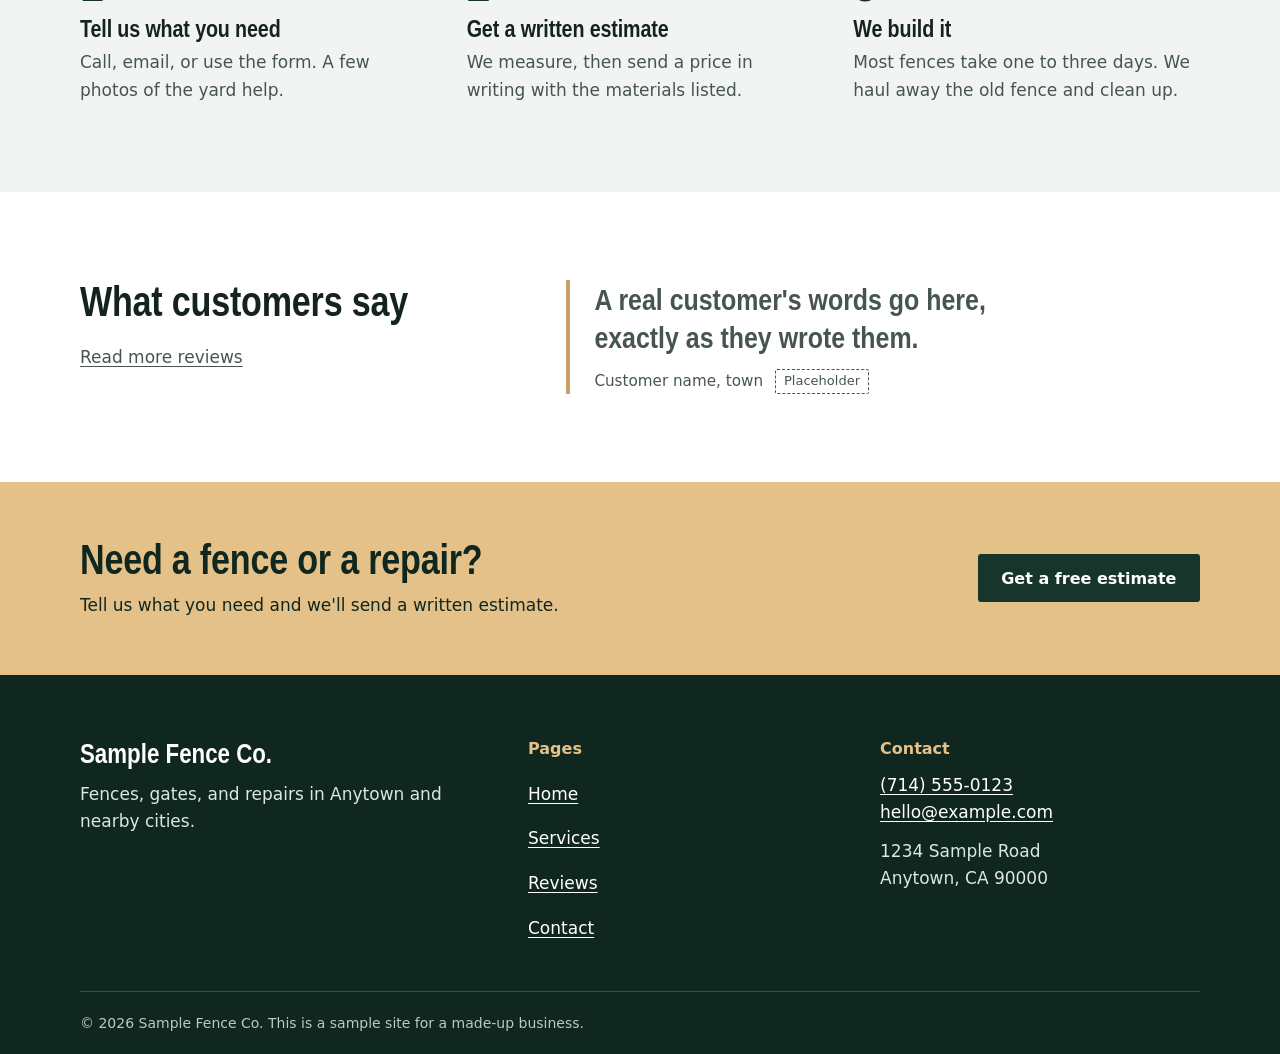
==== commit b43ddd00: "Update links and structure in index.html" ====
--- a/index.html
+++ b/index.html
@@ -30,7 +30,7 @@
   }
   </script>
 </head>
-<body id="top">
+<body>
 <a class="skip" href="#main">Skip to content</a>
 
 <!-- DEMO ONLY: delete this banner before using this site for a real business. -->
@@ -42,15 +42,15 @@
 
 <header class="site-header">
   <div class="wrap">
-    <a class="brand" href="#top">
+    <a class="brand" href="index.html">
       <svg viewBox="0 0 30 30" aria-hidden="true"><path class="m2" d="M2 11 5.5 4 9 11V27H2ZM21 11l3.5-7L28 11v16h-7Z"/><path class="m1" d="M11.5 11 15 4l3.5 7V27h-7Z"/></svg>
       Sample Fence Co.
     </a>
     <nav class="nav" aria-label="Main">
-      <a href="#services">Services</a>
-      <a href="#how">How it works</a>
-      <a href="#reviews">Reviews</a>
-      <a href="#contact">Contact</a>
+      <a href="index.html" aria-current="page">Home</a>
+      <a href="services.html">Services</a>
+      <a href="reviews.html">Reviews</a>
+      <a href="contact.html">Contact</a>
     </nav>
     <a class="btn btn-primary header-call" href="tel:+17145550123"><span class="call-short">Call</span><span class="call-long">Call (714) 555-0123</span></a>
   </div>
@@ -62,18 +62,19 @@
       <h1><span>Fences built straight.</span> <span>Gates that latch.</span></h1>
       <p>New fences, gate repairs, and storm fixes for homes in Anytown and the towns around it.</p>
       <div class="actions">
-        <a class="btn btn-primary" href="#contact">Get a free estimate</a>
-        <a class="btn btn-secondary" href="#services">See our services</a>
+        <a class="btn btn-primary" href="contact.html">Get a free estimate</a>
+        <a class="btn btn-secondary" href="services.html">See our services</a>
       </div>
     </div>
     <div class="pickets" aria-hidden="true"></div>
   </section>
 
-  <section class="section" id="services" aria-labelledby="build-h">
+  <section class="section" aria-labelledby="build-h">
     <div class="wrap split">
       <div class="split-lead">
         <h2 id="build-h">What we build and fix</h2>
         <p>Most jobs are one of these six. If yours isn't, ask.</p>
+        <a class="btn btn-secondary" href="services.html">Service details</a>
       </div>
       <ul class="menu">
         <li>
@@ -104,13 +105,13 @@
     </div>
   </section>
 
-  <section class="section section--wash" id="how" aria-labelledby="how-h">
+  <section class="section section--wash" aria-labelledby="how-h">
     <div class="wrap">
       <h2 id="how-h">How a job works</h2>
       <ol class="steps">
         <li>
           <h3>Tell us what you need</h3>
-          <p>Call, email, or use the form below. A few photos of the yard help.</p>
+          <p>Call, email, or use the form. A few photos of the yard help.</p>
         </li>
         <li>
           <h3>Get a written estimate</h3>
@@ -124,11 +125,11 @@
     </div>
   </section>
 
-  <section class="section" id="reviews" aria-labelledby="say-h">
+  <section class="section" aria-labelledby="say-h">
     <div class="wrap split">
       <div class="split-lead">
         <h2 id="say-h">What customers say</h2>
-        <p>Real reviews go here, with each customer's permission.</p>
+        <p><a href="reviews.html">Read more reviews</a></p>
       </div>
       <!-- EDIT: replace with a real customer review, posted with their permission. -->
       <figure class="quote is-placeholder">
@@ -140,65 +141,16 @@
     </div>
   </section>
 
-  <section class="section section--wash" id="contact" aria-labelledby="contact-h">
-    <div class="wrap"><h2 id="contact-h">Contact</h2><p>Call, email, or send the form. We reply within one business day.</p></div>
-    <div class="wrap contact-grid">
+  <section class="cta-band" aria-labelledby="cta-h">
+    <div class="wrap">
       <div>
-        <ul class="contact-list">
-          <li><span class="contact-label">Phone</span><p class="contact-value"><a href="tel:+17145550123">(714) 555-0123</a></p></li>
-          <li><span class="contact-label">Email</span><p class="contact-value"><a href="mailto:hello@example.com">hello@example.com</a></p></li>
-          <li><span class="contact-label">Shop address</span><p class="contact-value">1234 Sample Road, Anytown, CA 90000</p></li>
-          <li><span class="contact-label">Service area</span><p class="contact-value">Anytown and nearby cities</p></li>
-        </ul>
-        <h2 id="hours-h">Hours</h2>
-        <table class="hours" aria-labelledby="hours-h">
-          <tbody>
-            <tr><th scope="row">Monday to Friday</th><td>7:00 am to 5:00 pm</td></tr>
-            <tr><th scope="row">Saturday</th><td>8:00 am to 2:00 pm</td></tr>
-            <tr><th scope="row">Sunday</th><td>Closed</td></tr>
-          </tbody>
-        </table>
+        <h2 id="cta-h">Need a fence or a repair?</h2>
+        <p>Tell us what you need and we'll send a written estimate.</p>
       </div>
-
-      <!-- EDIT: to receive real requests, follow the "Contact form" steps in README.md. -->
-      <form class="form" action="#" method="get" data-demo-form>
-        <h2>Request a free estimate</h2>
-        <div class="field">
-          <label for="f-name">Your name</label>
-          <input id="f-name" name="name" type="text" autocomplete="name" required>
-        </div>
-        <div class="field">
-          <label for="f-phone">Phone</label>
-          <input id="f-phone" name="phone" type="tel" autocomplete="tel" required>
-        </div>
-        <div class="field">
-          <label for="f-email">Email <span class="optional">(optional)</span></label>
-          <input id="f-email" name="email" type="email" autocomplete="email">
-        </div>
-        <div class="field">
-          <label for="f-need">What do you need?</label>
-          <select id="f-need" name="need" required>
-            <option value="">Choose one</option>
-            <option>New fence</option>
-            <option>Gate or opener</option>
-            <option>Repair</option>
-            <option>Staining or sealing</option>
-            <option>Not sure yet</option>
-          </select>
-        </div>
-        <div class="field">
-          <label for="f-details">Details <span class="optional">(optional)</span></label>
-          <textarea id="f-details" name="details" placeholder="Length of fence, type of material, anything we should know"></textarea>
-        </div>
-        <div hidden><label>Leave this empty <input type="text" name="_gotcha" tabindex="-1" autocomplete="off"></label></div>
-        <button class="btn btn-primary" type="submit">Send request</button>
-        <p class="form-status" role="status"></p>
-      </form>
+      <a class="btn btn-primary" href="contact.html">Get a free estimate</a>
     </div>
   </section>
-
 </main>
-
 
 <footer class="site-footer on-dark">
   <div class="wrap">
@@ -208,12 +160,12 @@
         <p>Fences, gates, and repairs in Anytown and nearby cities.</p>
       </div>
       <div>
-        <p class="footer-h">On this page</p>
+        <p class="footer-h">Pages</p>
         <ul class="footer-links">
-          <li><a href="#services">Services</a></li>
-          <li><a href="#how">How it works</a></li>
-          <li><a href="#reviews">Reviews</a></li>
-          <li><a href="#contact">Contact</a></li>
+          <li><a href="index.html">Home</a></li>
+          <li><a href="services.html">Services</a></li>
+          <li><a href="reviews.html">Reviews</a></li>
+          <li><a href="contact.html">Contact</a></li>
         </ul>
       </div>
       <div>
